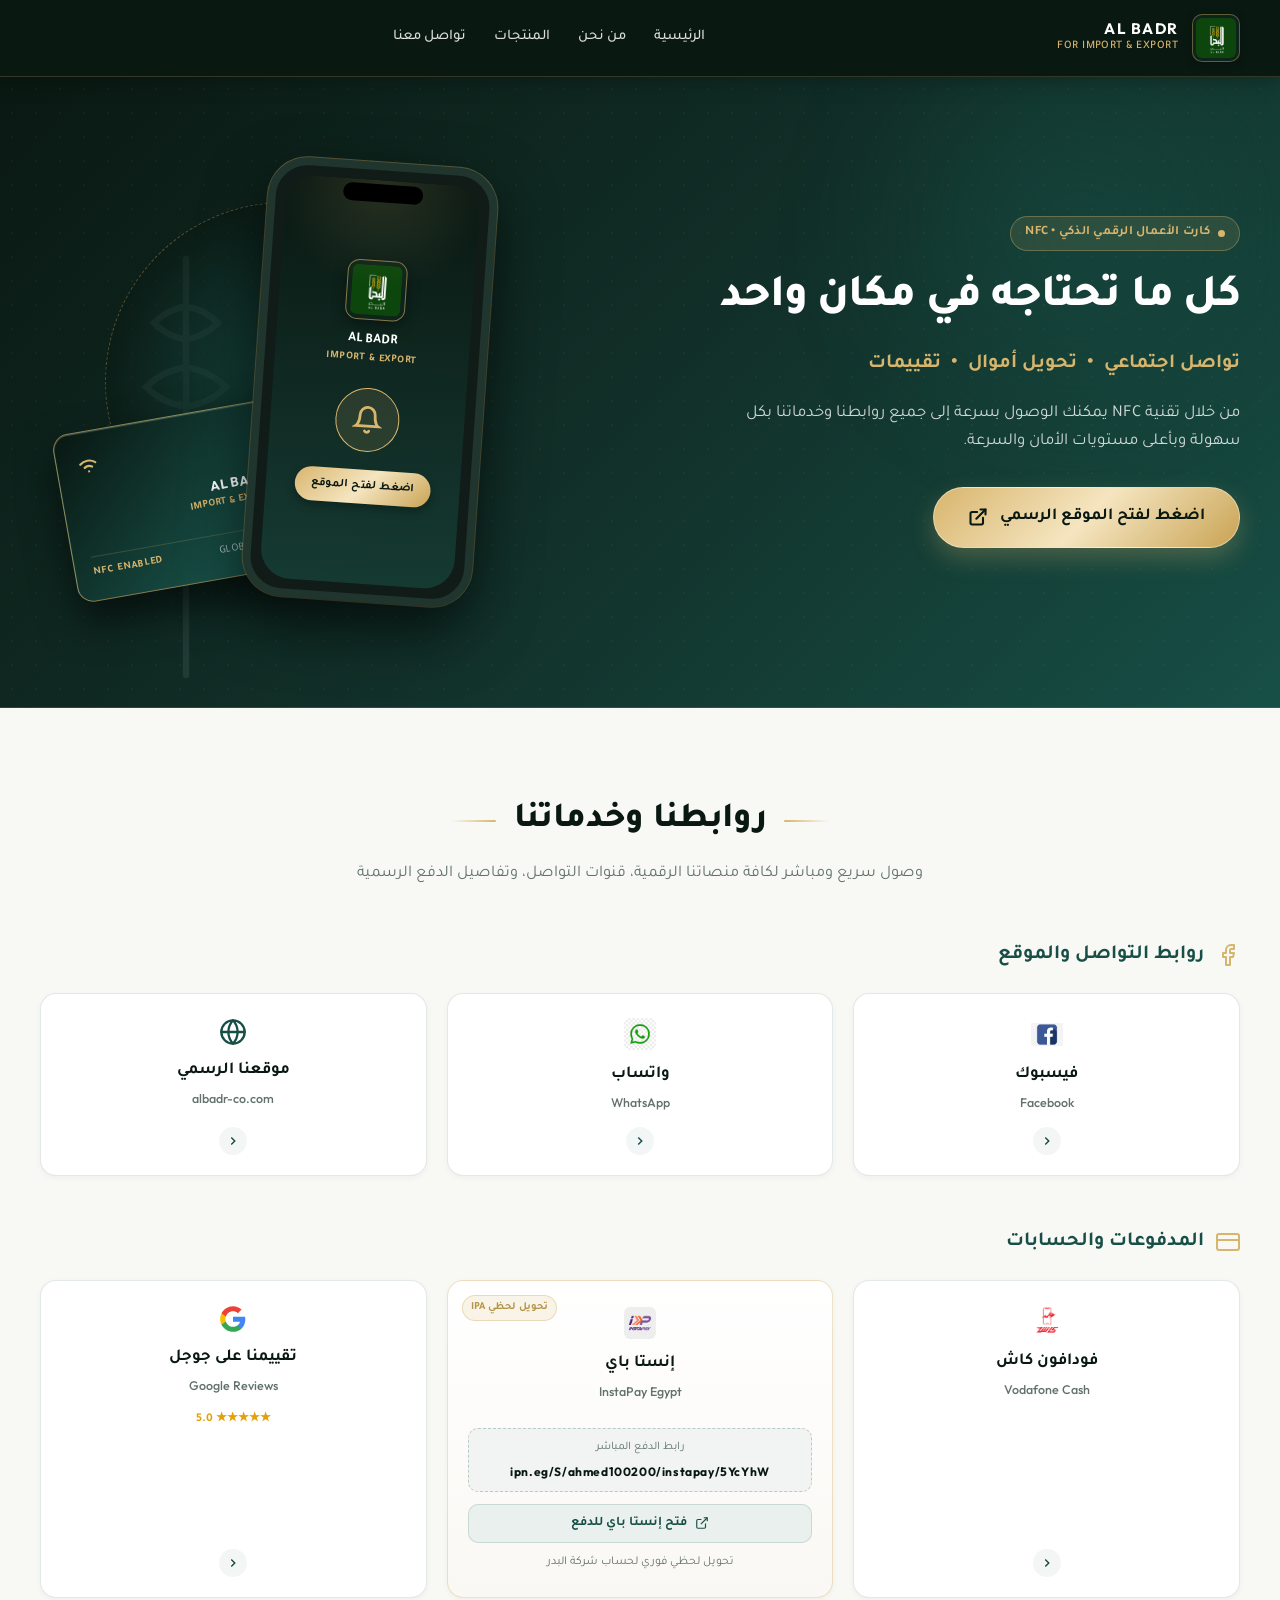
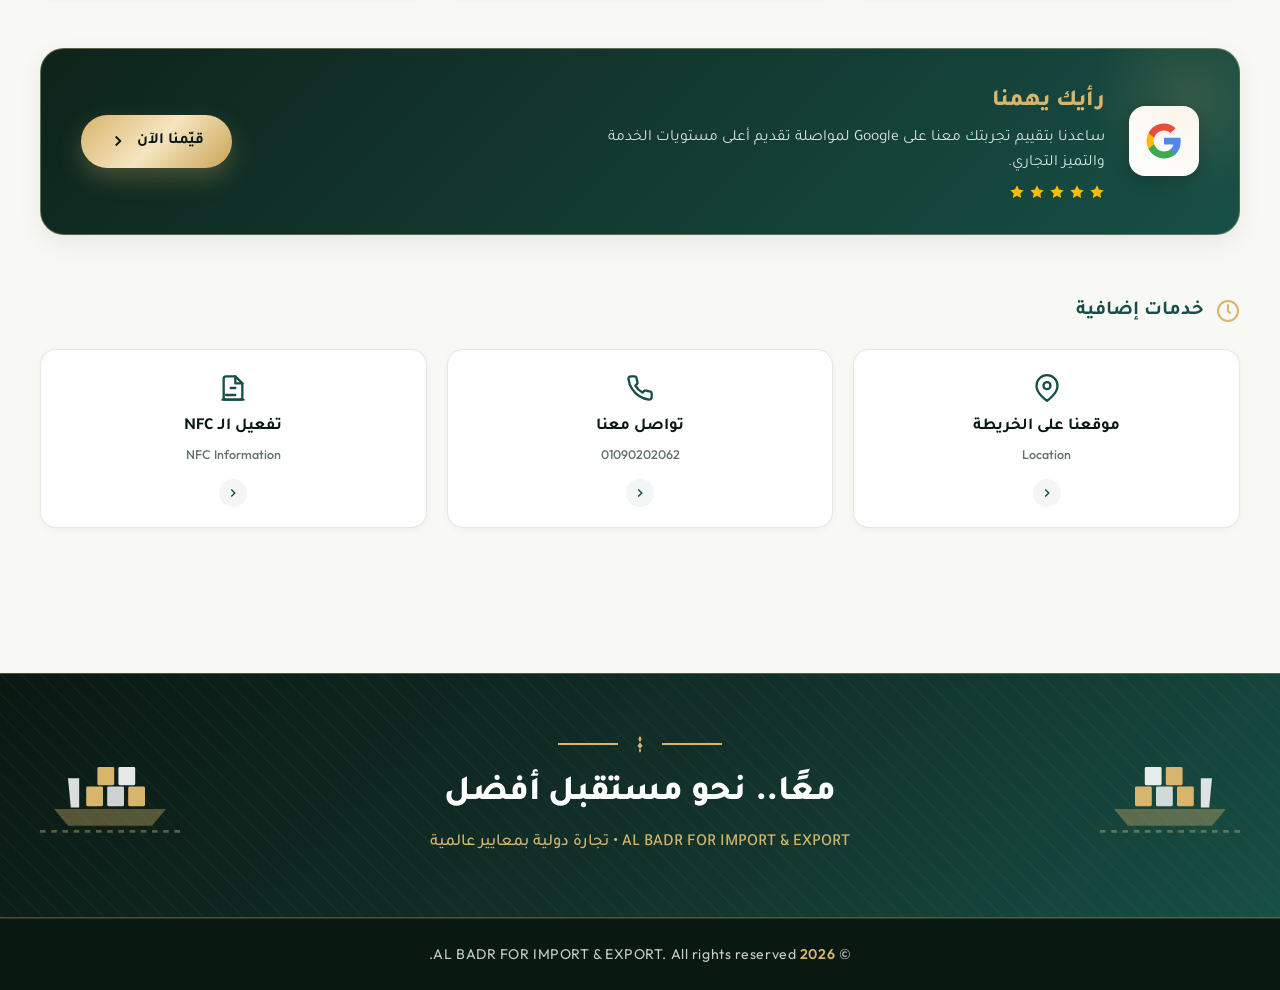
==== index.html @ 9dbde71a "Add files via upload" ====
<!DOCTYPE html>
<html lang="ar" dir="rtl">
<head>
  <meta charset="UTF-8">
  <meta name="viewport" content="width=device-width, initial-scale=1.0">
  <title>AL BADR FOR IMPORT & EXPORT | كارت الأعمال الذكي NFC</title>
  <meta name="description" content="البطاقة الذكية لشركة البدر للاستيراد والتصدير - بلمسة واحدة عبر NFC للوصول إلى كافة قنوات التواصل، الخدمات، وسائل الدفع، والموقع الرسمي.">
  
  <!-- Favicon -->
  <link rel="icon" type="image/jpeg" href="logo.jpeg">
  
  <!-- Google Fonts: Tajawal (Arabic) + Outfit (Latin) -->
  <link rel="preconnect" href="https://fonts.googleapis.com">
  <link rel="preconnect" href="https://fonts.gstatic.com" crossorigin>
  <link href="https://fonts.googleapis.com/css2?family=Outfit:wght@400;500;600;700;800&family=Tajawal:wght@400;500;700;800;900&display=swap" rel="stylesheet">
  
  <!-- Stylesheet -->
  <link rel="stylesheet" href="style.css">
</head>
<body dir="rtl">

  <!-- ==========================================================================
       Header Section
       ========================================================================== -->
  <header class="site-header" id="mainHeader">
    <div class="container header-container">
      <!-- Brand Identity / Logo -->
      <div class="brand-identity" id="brandIdentity">
        <div class="brand-logo-frame">
          <img src="logo.jpeg" alt="شعار شركة البدر للاستيراد والتصدير" class="brand-logo-img">
        </div>
        <div class="brand-text">
          <span class="brand-name-en">AL BADR</span>
          <span class="brand-sub-tag" id="headerTagline">FOR IMPORT &amp; EXPORT</span>
        </div>
      </div>

      <!-- Navigation Links -->
      <nav class="header-nav" aria-label="التنقل الرئيسي">
        <a href="#hero" class="nav-link" id="navHome">الرئيسية</a>
        <a href="#services" class="nav-link" id="navAbout">من نحن</a>
        <a href="#services" class="nav-link" id="navProducts">المنتجات</a>
        <a href="#footer" class="nav-link" id="navContact">تواصل معنا</a>
      </nav>

      <!-- Mobile Toggle -->
      <div class="header-actions">
        <button type="button" class="hamburger-btn" id="mobileMenuBtn" aria-label="فتح القائمة">
          <span></span>
          <span></span>
          <span></span>
        </button>
      </div>
    </div>

    <!-- Mobile Navigation Drawer -->
    <div class="mobile-nav-drawer" id="mobileDrawer">
      <a href="#hero" class="mobile-nav-link" id="mobNavHome">الرئيسية</a>
      <a href="#services" class="mobile-nav-link" id="mobNavAbout">من نحن</a>
      <a href="#services" class="mobile-nav-link" id="mobNavProducts">المنتجات</a>
      <a href="#footer" class="mobile-nav-link" id="mobNavContact">تواصل معنا</a>
    </div>
  </header>

  <!-- ==========================================================================
       Hero Section
       ========================================================================== -->
  <section class="hero-section" id="hero">
    <!-- Visual background patterns -->
    <div class="hero-bg-overlay">
      <div class="hero-radial-glow"></div>
      <div class="hero-mesh-pattern"></div>
      <!-- Decorative wheat vector motif from Al Badr Logo -->
      <svg class="hero-wheat-pattern" viewBox="0 0 200 300" fill="none" xmlns="http://www.w3.org/2000/svg">
        <path d="M100 280V20M80 60C90 70 100 70 100 70C100 70 110 70 120 60C110 50 100 50 100 50C100 50 90 50 80 60ZM75 100C87 112 100 112 100 112C100 112 113 112 125 100C113 88 100 88 100 88C100 88 87 88 75 100ZM75 140C87 152 100 152 100 152C100 152 113 152 125 140C113 128 100 128 100 128C100 128 87 128 75 140ZM75 180C87 192 100 192 100 192C100 192 113 192 125 180C113 168 100 168 100 168C100 168 87 168 75 180Z" stroke="currentColor" stroke-width="4" stroke-linecap="round"/>
      </svg>
    </div>

    <div class="container hero-grid">
      <!-- Hero Content (Right in RTL) -->
      <div class="hero-content">
        <div class="hero-badge">
          <span class="hero-badge-dot"></span>
          <span id="heroBadgeText">كارت الأعمال الرقمي الذكي • NFC</span>
        </div>

        <h1 class="hero-title" id="heroTitle">
          كل ما تحتاجه في <span>مكان واحد</span>
        </h1>

        <div class="hero-subtitle" id="heroSubtitle">
          <span>تواصل اجتماعي</span>
          <span>•</span>
          <span>تحويل أموال</span>
          <span>•</span>
          <span>تقييمات</span>
        </div>

        <p class="hero-desc" id="heroDesc">
          من خلال تقنية NFC يمكنك الوصول بسرعة إلى جميع روابطنا وخدماتنا بكل سهولة وبأعلى مستويات الأمان والسرعة.
        </p>

        <div class="hero-cta-wrapper">
          <a href="https://albadr-co.com" target="_blank" rel="noopener noreferrer" class="btn-gold-cta" id="btnOfficialSiteCTA" aria-label="اضغط لفتح الموقع الرسمي">
            <span id="ctaBtnText">اضغط لفتح الموقع الرسمي</span>
            <svg viewBox="0 0 24 24" fill="none" stroke="currentColor" stroke-width="2.5" stroke-linecap="round" stroke-linejoin="round">
              <path d="M18 13v6a2 2 0 0 1-2 2H5a2 2 0 0 1-2-2V8a2 2 0 0 1 2-2h6"></path>
              <polyline points="15 3 21 3 21 9"></polyline>
              <line x1="10" y1="14" x2="21" y2="3"></line>
            </svg>
          </a>
        </div>
      </div>

      <!-- Hero Visual (Left in RTL): Realistic Smartphone & NFC Card Mockup -->
      <div class="hero-visual-wrapper">
        <div class="mockup-scene">
          <!-- Backdrop Cargo / Global Trade Orbit -->
          <div class="scene-backdrop"></div>

          <!-- Physical NFC Business Card Realistic Mockup -->
          <div class="nfc-card-mockup" id="nfcCardMockup">
            <div class="nfc-card-top">
              <div class="nfc-chip-icon"></div>
              <svg class="nfc-waves-icon" viewBox="0 0 24 24" fill="none" stroke="currentColor" stroke-width="2" stroke-linecap="round">
                <path d="M5 12.55a11 11 0 0 1 14.08 0"></path>
                <path d="M8.53 16.11a6 6 0 0 1 6.95 0"></path>
                <path d="M12 20h.01"></path>
              </svg>
            </div>

            <div class="nfc-card-middle">
              <div class="nfc-card-logo-mini">
                <img src="logo.jpeg" alt="Logo" class="brand-logo-img">
              </div>
              <div>
                <div class="nfc-card-title">AL BADR</div>
                <div style="font-size: 0.65rem; color: #D8B56D; font-weight:600;">IMPORT &amp; EXPORT</div>
              </div>
            </div>

            <div class="nfc-card-bottom">
              <span class="nfc-card-holder">GLOBAL TRADE CARD</span>
              <span class="nfc-badge-pill">NFC ENABLED</span>
            </div>
          </div>

          <!-- Smartphone Screen Mockup -->
          <div class="smartphone-mockup" id="phoneMockup">
            <div class="phone-island"></div>
            <div class="phone-screen">
              <div class="phone-logo-badge">
                <img src="logo.jpeg" alt="AL BADR" class="brand-logo-img">
              </div>
              <div class="phone-company-title">AL BADR</div>
              <div class="phone-company-sub">IMPORT &amp; EXPORT</div>

              <!-- Animated NFC Radar / Sensor -->
              <div class="phone-nfc-sensor" aria-hidden="true">
                <svg width="30" height="30" viewBox="0 0 24 24" fill="none" stroke="currentColor" stroke-width="2.2" stroke-linecap="round">
                  <path d="M6 8a6 6 0 0 1 12 0c0 7 3 9 3 9H3s3-2 3-9"></path>
                  <path d="M10.3 21a1.94 1.94 0 0 0 3.4 0"></path>
                </svg>
              </div>

              <div class="phone-prompt-text" id="phonePromptText">
                اضغط لفتح الموقع
              </div>
            </div>
          </div>
        </div>
      </div>
    </div>
  </section>

  <!-- ==========================================================================
       Links & Services Section (The Core Section)
       ========================================================================== -->
  <main class="services-section" id="services">
    <div class="container">
      
      <!-- Section Header -->
      <div class="section-header">
        <div class="section-title-wrap">
          <span class="title-line right"></span>
          <h2 class="section-main-title" id="secTitle">روابطنا وخدماتنا</h2>
          <span class="title-line"></span>
        </div>
        <p class="section-sub-desc" id="secSubDesc">
          وصول سريع ومباشر لكافة منصاتنا الرقمية، قنوات التواصل، وتفاصيل الدفع الرسمية
        </p>
      </div>

      <!-- 1. روابط التواصل الاجتماعي والموقع الرسمي -->
      <div class="category-block">
        <h3 class="category-heading">
          <svg class="category-heading-icon" viewBox="0 0 24 24" fill="none" stroke="currentColor" stroke-width="2" stroke-linecap="round" stroke-linejoin="round">
            <path d="M18 2h-3a5 5 0 0 0-5 5v3H7v4h3v8h4v-8h3l1-4h-4V7a1 1 0 0 1 1-1h3z"></path>
          </svg>
          <span id="catSocialTitle">روابط التواصل والموقع</span>
        </h3>

        <div class="services-grid services-grid-social">
          
          <!-- Card 1: فيسبوك -->
          <a href="https://www.facebook.com/share/1CD3wPYG4r/" target="_blank" rel="noopener noreferrer" class="service-card" data-brand="facebook" aria-label="فيسبوك">
            <div class="card-icon-frame">
              <img src="facebook.jpg" alt="Facebook" class="card-brand-img">
            </div>
            <div class="card-name-ar">فيسبوك</div>
            <div class="card-name-en">Facebook</div>
            <div class="card-arrow" aria-hidden="true">
              <svg viewBox="0 0 24 24" fill="none" stroke="currentColor" stroke-width="2.5"><polyline points="9 18 15 12 9 6"></polyline></svg>
            </div>
          </a>

          <!-- Card 2: واتساب -->
          <a href="https://wa.me/201090202062" target="_blank" rel="noopener noreferrer" class="service-card" data-brand="whatsapp" aria-label="واتساب">
            <div class="card-icon-frame">
              <img src="whatsapp.jpg" alt="WhatsApp" class="card-brand-img">
            </div>
            <div class="card-name-ar">واتساب</div>
            <div class="card-name-en">WhatsApp</div>
            <div class="card-arrow" aria-hidden="true">
              <svg viewBox="0 0 24 24" fill="none" stroke="currentColor" stroke-width="2.5"><polyline points="9 18 15 12 9 6"></polyline></svg>
            </div>
          </a>

          <!-- Card 3: الموقع الرسمي -->
          <a href="https://albadr-co.com" target="_blank" rel="noopener noreferrer" class="service-card" data-brand="official" aria-label="موقعنا الرسمي">
            <div class="card-icon-frame">
              <svg viewBox="0 0 24 24" fill="none" stroke="currentColor" stroke-width="2" stroke-linecap="round" stroke-linejoin="round">
                <circle cx="12" cy="12" r="10"></circle>
                <line x1="2" y1="12" x2="22" y2="12"></line>
                <path d="M12 2a15.3 15.3 0 0 1 4 10 15.3 15.3 0 0 1-4 10 15.3 15.3 0 0 1-4-10 15.3 15.3 0 0 1 4-10z"></path>
              </svg>
            </div>
            <div class="card-name-ar">موقعنا الرسمي</div>
            <div class="card-name-en">albadr-co.com</div>
            <div class="card-arrow" aria-hidden="true">
              <svg viewBox="0 0 24 24" fill="none" stroke="currentColor" stroke-width="2.5"><polyline points="9 18 15 12 9 6"></polyline></svg>
            </div>
          </a>

        </div>
      </div>

      <!-- 2. المدفوعات والتقييمات -->
      <div class="category-block">
        <h3 class="category-heading">
          <svg class="category-heading-icon" viewBox="0 0 24 24" fill="none" stroke="currentColor" stroke-width="2" stroke-linecap="round" stroke-linejoin="round">
            <rect x="1" y="4" width="22" height="16" rx="2" ry="2"></rect>
            <line x1="1" y1="10" x2="23" y2="10"></line>
          </svg>
          <span id="catPaymentTitle">المدفوعات والحسابات</span>
        </h3>

        <div class="services-grid services-grid-payments">
          
          <!-- Card 4: فودافون كاش -->
          <a href="vodafone.html" class="service-card" data-brand="vodafone" aria-label="فودافون كاش">
            <div class="card-icon-frame">
              <img src="vodafone.png" alt="Vodafone Cash" class="card-brand-img">
            </div>
            <div class="card-name-ar">فودافون كاش</div>
            <div class="card-name-en">Vodafone Cash</div>
            <div class="card-arrow" aria-hidden="true">
              <svg viewBox="0 0 24 24" fill="none" stroke="currentColor" stroke-width="2.5"><polyline points="9 18 15 12 9 6"></polyline></svg>
            </div>
          </a>

          <!-- Card 5: إنستا باي -->
          <div class="service-card payment-card-special" data-brand="instapay" aria-label="إنستا باي">
            <div class="payment-card-badge">تحويل لحظي IPA</div>
            <div class="card-icon-frame">
              <img src="InstaPay-Logo.webp" alt="InstaPay" class="card-brand-img">
            </div>
            <div class="card-name-ar">إنستا باي</div>
            <div class="card-name-en">InstaPay Egypt</div>
            
            <!-- Payment Data & Open Link Button -->
            <div class="payment-data-field">
              <span class="data-field-label">رابط الدفع المباشر</span>
              <span class="data-field-value" style="font-size:0.75rem; word-break:break-all;">ipn.eg/S/ahmed100200/instapay/5YcYhW</span>
            </div>
            <a href="https://ipn.eg/S/ahmed100200/instapay/5YcYhW" target="_blank" rel="noopener noreferrer" class="payment-copy-btn btn-instapay-action" aria-label="فتح إنستا باي للدفع">
              <svg width="14" height="14" viewBox="0 0 24 24" fill="none" stroke="currentColor" stroke-width="2">
                <path d="M18 13v6a2 2 0 0 1-2 2H5a2 2 0 0 1-2-2V8a2 2 0 0 1 2-2h6"></path>
                <polyline points="15 3 21 3 21 9"></polyline>
                <line x1="10" y1="14" x2="21" y2="3"></line>
              </svg>
              <span>فتح إنستا باي للدفع</span>
            </a>
            <div class="payment-instructions-text">
              تحويل لحظي فوري لحساب شركة البدر
            </div>
          </div>

          <!-- Card 6: تقييمنا على جوجل (Card View) -->
          <a href="https://g.page/r/CVrJLBZkpfQ6EBM/review" target="_blank" rel="noopener noreferrer" class="service-card" data-brand="reviews" aria-label="تقييمنا على جوجل">
            <div class="card-icon-frame">
              <svg viewBox="0 0 24 24">
                <path fill="#4285F4" d="M22.56 12.25c0-.78-.07-1.53-.2-2.25H12v4.26h5.92c-.26 1.37-1.04 2.53-2.21 3.31v2.77h3.57c2.08-1.92 3.28-4.74 3.28-8.09z"/>
                <path fill="#34A853" d="M12 23c2.97 0 5.46-.98 7.28-2.66l-3.57-2.77c-.98.66-2.23 1.06-3.71 1.06-2.86 0-5.29-1.93-6.16-4.53H2.18v2.84C3.99 20.53 7.7 23 12 23z"/>
                <path fill="#FBBC05" d="M5.84 14.09c-.22-.66-.35-1.36-.35-2.09s.13-1.43.35-2.09V7.06H2.18C1.43 8.55 1 10.22 1 12s.43 3.45 1.18 4.94l2.85-2.22.81-.63z"/>
                <path fill="#EA4335" d="M12 5.38c1.62 0 3.06.56 4.21 1.64l3.15-3.15C17.45 2.09 14.97 1 12 1 7.7 1 3.99 3.47 2.18 7.06l3.66 2.84c.87-2.6 3.3-4.52 6.16-4.52z"/>
              </svg>
            </div>
            <div class="card-name-ar">تقييمنا على جوجل</div>
            <div class="card-name-en">Google Reviews</div>
            <div style="font-size: 0.75rem; color: #E3A008; font-weight: 700; margin-bottom: 8px;">★★★★★ 5.0</div>
            <div class="card-arrow" aria-hidden="true">
              <svg viewBox="0 0 24 24" fill="none" stroke="currentColor" stroke-width="2.5"><polyline points="9 18 15 12 9 6"></polyline></svg>
            </div>
          </a>

        </div>
      </div>

      <!-- Feature Card: رأيك يهمنا (Dedicated Highlight Box) -->
      <div class="reviews-feature-container">
        <div class="reviews-feature-card">
          <div class="reviews-content-side">
            <div class="google-icon-box">
              <svg viewBox="0 0 24 24">
                <path fill="#4285F4" d="M22.56 12.25c0-.78-.07-1.53-.2-2.25H12v4.26h5.92c-.26 1.37-1.04 2.53-2.21 3.31v2.77h3.57c2.08-1.92 3.28-4.74 3.28-8.09z"/>
                <path fill="#34A853" d="M12 23c2.97 0 5.46-.98 7.28-2.66l-3.57-2.77c-.98.66-2.23 1.06-3.71 1.06-2.86 0-5.29-1.93-6.16-4.53H2.18v2.84C3.99 20.53 7.7 23 12 23z"/>
                <path fill="#FBBC05" d="M5.84 14.09c-.22-.66-.35-1.36-.35-2.09s.13-1.43.35-2.09V7.06H2.18C1.43 8.55 1 10.22 1 12s.43 3.45 1.18 4.94l2.85-2.22.81-.63z"/>
                <path fill="#EA4335" d="M12 5.38c1.62 0 3.06.56 4.21 1.64l3.15-3.15C17.45 2.09 14.97 1 12 1 7.7 1 3.99 3.47 2.18 7.06l3.66 2.84c.87-2.6 3.3-4.52 6.16-4.52z"/>
              </svg>
            </div>
            <div class="reviews-text-wrap">
              <h3 id="revTitle">رأيك يهمنا</h3>
              <p id="revDesc">ساعدنا بتقييم تجربتك معنا على Google لمواصلة تقديم أعلى مستويات الخدمة والتميز التجاري.</p>
              <div class="reviews-stars" aria-label="تقييم 5 نجوم">
                <svg viewBox="0 0 24 24"><polygon points="12 2 15.09 8.26 22 9.27 17 14.14 18.18 21.02 12 17.77 5.82 21.02 7 14.14 2 9.27 8.91 8.26 12 2"/></svg>
                <svg viewBox="0 0 24 24"><polygon points="12 2 15.09 8.26 22 9.27 17 14.14 18.18 21.02 12 17.77 5.82 21.02 7 14.14 2 9.27 8.91 8.26 12 2"/></svg>
                <svg viewBox="0 0 24 24"><polygon points="12 2 15.09 8.26 22 9.27 17 14.14 18.18 21.02 12 17.77 5.82 21.02 7 14.14 2 9.27 8.91 8.26 12 2"/></svg>
                <svg viewBox="0 0 24 24"><polygon points="12 2 15.09 8.26 22 9.27 17 14.14 18.18 21.02 12 17.77 5.82 21.02 7 14.14 2 9.27 8.91 8.26 12 2"/></svg>
                <svg viewBox="0 0 24 24"><polygon points="12 2 15.09 8.26 22 9.27 17 14.14 18.18 21.02 12 17.77 5.82 21.02 7 14.14 2 9.27 8.91 8.26 12 2"/></svg>
              </div>
            </div>
          </div>
          <a href="https://g.page/r/CVrJLBZkpfQ6EBM/review" target="_blank" rel="noopener noreferrer" class="btn-review-cta" id="btnReviewCTA" aria-label="قيّمنا الآن على جوجل">
            <span id="revBtnText">قيّمنا الآن</span>
            <svg width="18" height="18" viewBox="0 0 24 24" fill="none" stroke="currentColor" stroke-width="2.5"><polyline points="9 18 15 12 9 6"></polyline></svg>
          </a>
        </div>
      </div>

      <!-- 3. خدمات إضافية -->
      <div class="category-block">
        <h3 class="category-heading">
          <svg class="category-heading-icon" viewBox="0 0 24 24" fill="none" stroke="currentColor" stroke-width="2" stroke-linecap="round" stroke-linejoin="round">
            <circle cx="12" cy="12" r="10"></circle>
            <polyline points="12 6 12 12 14 14"></polyline>
          </svg>
          <span id="catExtraTitle">خدمات إضافية</span>
        </h3>

        <div class="services-grid services-grid-extra">
          
          <!-- Card 7: موقعنا على الخريطة -->
          <a href="https://maps.app.goo.gl/iHnxEnMg4FUuf2rY8" target="_blank" rel="noopener noreferrer" class="service-card" data-brand="maps" aria-label="موقعنا على الخريطة">
            <div class="card-icon-frame">
              <svg viewBox="0 0 24 24" fill="none" stroke="currentColor" stroke-width="2" stroke-linecap="round" stroke-linejoin="round">
                <path d="M21 10c0 7-9 13-9 13s-9-6-9-13a9 9 0 0 1 18 0z"></path>
                <circle cx="12" cy="10" r="3"></circle>
              </svg>
            </div>
            <div class="card-name-ar">موقعنا على الخريطة</div>
            <div class="card-name-en">Location</div>
            <div class="card-arrow" aria-hidden="true">
              <svg viewBox="0 0 24 24" fill="none" stroke="currentColor" stroke-width="2.5"><polyline points="9 18 15 12 9 6"></polyline></svg>
            </div>
          </a>

          <!-- Card 8: تواصل معنا -->
          <a href="tel:01090202062" class="service-card" data-brand="contact" aria-label="تواصل معنا">
            <div class="card-icon-frame">
              <svg viewBox="0 0 24 24" fill="none" stroke="currentColor" stroke-width="2" stroke-linecap="round" stroke-linejoin="round">
                <path d="M22 16.92v3a2 2 0 0 1-2.18 2 19.79 19.79 0 0 1-8.63-3.07 19.5 19.5 0 0 1-6-6 19.79 19.79 0 0 1-3.07-8.67A2 2 0 0 1 4.11 2h3a2 2 0 0 1 2 1.72 12.84 12.84 0 0 0 .7 2.81 2 2 0 0 1-.45 2.11L8.09 9.91a16 16 0 0 0 6 6l1.27-1.27a2 2 0 0 1 2.11-.45 12.84 12.84 0 0 0 2.81.7A2 2 0 0 1 22 16.92z"></path>
              </svg>
            </div>
            <div class="card-name-ar">تواصل معنا</div>
            <div class="card-name-en">01090202062</div>
            <div class="card-arrow" aria-hidden="true">
              <svg viewBox="0 0 24 24" fill="none" stroke="currentColor" stroke-width="2.5"><polyline points="9 18 15 12 9 6"></polyline></svg>
            </div>
          </a>

          <!-- Card 9: تفعيل الـ NFC وفتح الموقع -->
          <a href="https://albadr-co.com" target="_blank" rel="noopener noreferrer" class="service-card" data-brand="nfc-info" aria-label="تفعيل الـ NFC وفتح الموقع">
            <div class="card-icon-frame">
              <svg viewBox="0 0 24 24" fill="none" stroke="currentColor" stroke-width="2" stroke-linecap="round" stroke-linejoin="round">
                <path d="M6 18h8"></path>
                <path d="M3 22h18"></path>
                <path d="M14 2H6a2 2 0 0 0-2 2v16a2 2 0 0 0 2 2h12a2 2 0 0 0 2-2V8z"></path>
                <polyline points="14 2 14 8 20 8"></polyline>
                <line x1="10" y1="12" x2="14" y2="12"></line>
              </svg>
            </div>
            <div class="card-name-ar">تفعيل الـ NFC</div>
            <div class="card-name-en">NFC Information</div>
            <div class="card-arrow" aria-hidden="true">
              <svg viewBox="0 0 24 24" fill="none" stroke="currentColor" stroke-width="2.5"><polyline points="9 18 15 12 9 6"></polyline></svg>
            </div>
          </a>

        </div>
      </div>

    </div>
  </main>

  <!-- ==========================================================================
       Closing Banner Section
       ========================================================================== -->
  <section class="closing-banner-section" aria-label="بانر ختامي">
    <div class="banner-backdrop-pattern"></div>
    <div class="container banner-inner-layout">
      <!-- Cargo Vessel / International Shipping Artwork -->
      <div class="banner-cargo-art" aria-hidden="true">
        <svg viewBox="0 0 100 60" fill="currentColor">
          <!-- Stylized Cargo Container Ship -->
          <path d="M10 40 L90 40 L80 52 L20 52 Z" opacity="0.9"/>
          <rect x="25" y="24" width="12" height="14" rx="1" fill="#D8B56D"/>
          <rect x="40" y="24" width="12" height="14" rx="1" fill="#FFFFFF" opacity="0.8"/>
          <rect x="55" y="24" width="12" height="14" rx="1" fill="#D8B56D"/>
          <rect x="32" y="10" width="12" height="13" rx="1" fill="#FFFFFF" opacity="0.9"/>
          <rect x="47" y="10" width="12" height="13" rx="1" fill="#D8B56D"/>
          <path d="M72 18 L80 18 L78 39 L72 39 Z" fill="#FFFFFF" opacity="0.85"/>
          <line x1="0" y1="56" x2="100" y2="56" stroke="currentColor" stroke-width="2" stroke-dasharray="4 4"/>
        </svg>
      </div>

      <!-- Center Text -->
      <div class="banner-text-content">
        <div class="banner-decorative-line">
          <span class="banner-line-gold"></span>
          <svg class="banner-wheat-icon" viewBox="0 0 24 24" fill="currentColor">
            <path d="M12 2L14 6L12 10L10 6Z M12 10L15 14L12 18L9 14Z M11 18H13V22H11Z"/>
          </svg>
          <span class="banner-line-gold"></span>
        </div>
        <h2 class="banner-headline" id="bannerHeadline">معًا.. نحو مستقبل أفضل</h2>
        <div class="banner-subheadline" id="bannerSubHeadline">AL BADR FOR IMPORT &amp; EXPORT • تجارة دولية بمعايير عالمية</div>
      </div>

      <!-- Balanced Side Cargo Artwork -->
      <div class="banner-cargo-art" aria-hidden="true" style="transform: scaleX(-1);">
        <svg viewBox="0 0 100 60" fill="currentColor">
          <path d="M10 40 L90 40 L80 52 L20 52 Z" opacity="0.9"/>
          <rect x="25" y="24" width="12" height="14" rx="1" fill="#D8B56D"/>
          <rect x="40" y="24" width="12" height="14" rx="1" fill="#FFFFFF" opacity="0.8"/>
          <rect x="55" y="24" width="12" height="14" rx="1" fill="#D8B56D"/>
          <rect x="32" y="10" width="12" height="13" rx="1" fill="#FFFFFF" opacity="0.9"/>
          <rect x="47" y="10" width="12" height="13" rx="1" fill="#D8B56D"/>
          <path d="M72 18 L80 18 L78 39 L72 39 Z" fill="#FFFFFF" opacity="0.85"/>
          <line x1="0" y1="56" x2="100" y2="56" stroke="currentColor" stroke-width="2" stroke-dasharray="4 4"/>
        </svg>
      </div>
    </div>
  </section>

  <!-- ==========================================================================
       Footer Section (Minimal Copyright Only)
       ========================================================================== -->
  <footer class="site-footer" id="footer">
    <div class="container footer-minimal-container">
      <div class="copyright-text">
        &copy; <span id="currentYear">2026</span> AL BADR FOR IMPORT &amp; EXPORT. All rights reserved.
      </div>
    </div>
  </footer>

  <!-- Script logic -->
  <script type="module" src="app.js"></script>
</body>
</html>
---- style.css ----
/* ==========================================================================
   AL BADR FOR IMPORT & EXPORT - NFC DIGITAL BUSINESS CARD
   Design System & Styling
   ========================================================================== */

/* --- Custom Properties / Theme Tokens --- */
:root {
  /* Brand Colors */
  --color-primary-dark: #0A1812;      /* الأخضر الداكن الأساسي */
  --color-secondary-green: #174F46;   /* الأخضر الثانوي / البترولي */
  --color-accent-gold: #D8B56D;       /* الذهبي الفاخر */
  --color-gold-light: #F4E7C5;        /* ذهبي فاتح للتوهج */
  --color-gold-dark: #B59349;         /* ذهبي غامق للحدود والتفاصيل */
  --color-bg-light: #F8F8F5;          /* الخلفية الفاتحة */
  --color-white: #FFFFFF;             /* الأبيض الصافي */
  --color-text-main: #14211D;         /* لون النصوص الداكنة */
  --color-text-muted: #62726B;        /* نصوص ثانوية هادئة */
  --color-card-border: rgba(23, 79, 70, 0.12); /* حدود الكروت الهادئة */
  --color-card-border-hover: rgba(216, 181, 109, 0.45);
  
  /* Gradients */
  --gradient-hero: linear-gradient(135deg, #0A1812 0%, #112F28 50%, #174F46 100%);
  --gradient-dark-radial: radial-gradient(circle at 20% 20%, rgba(23, 79, 70, 0.4) 0%, rgba(10, 24, 18, 0.95) 70%);
  --gradient-gold: linear-gradient(135deg, #D8B56D 0%, #F5E5C0 50%, #C9A354 100%);
  --gradient-gold-subtle: linear-gradient(180deg, rgba(216, 181, 109, 0.15) 0%, rgba(216, 181, 109, 0) 100%);
  --gradient-card-hover: linear-gradient(180deg, #FFFFFF 0%, #F9F9F6 100%);

  /* Typography */
  --font-arabic: 'Tajawal', -apple-system, BlinkMacSystemFont, 'Segoe UI', Roboto, sans-serif;
  --font-latin: 'Outfit', -apple-system, BlinkMacSystemFont, 'Segoe UI', Roboto, sans-serif;

  /* Shadows */
  --shadow-sm: 0 2px 6px rgba(10, 24, 18, 0.04);
  --shadow-md: 0 8px 24px rgba(10, 24, 18, 0.07);
  --shadow-lg: 0 16px 36px rgba(10, 24, 18, 0.12);
  --shadow-gold: 0 10px 25px rgba(216, 181, 109, 0.28);
  --shadow-inner-glow: inset 0 1px 0 rgba(255, 255, 255, 0.2);

  /* Radii */
  --radius-sm: 10px;
  --radius-md: 16px;
  --radius-lg: 24px;
  --radius-full: 9999px;

  /* Transitions */
  --transition-fast: 0.2s cubic-bezier(0.4, 0, 0.2, 1);
  --transition-smooth: 0.35s cubic-bezier(0.16, 1, 0.3, 1);
}

/* --- Base Reset & Box Sizing --- */
*, *::before, *::after {
  box-sizing: border-box;
  margin: 0;
  padding: 0;
}

html {
  scroll-behavior: smooth;
  -webkit-text-size-adjust: 100%;
}

body {
  font-family: var(--font-arabic);
  background-color: var(--color-bg-light);
  color: var(--color-text-main);
  line-height: 1.6;
  overflow-x: hidden;
  direction: rtl; /* الافتراضي عربي */
  text-align: right;
  -webkit-font-smoothing: antialiased;
  -moz-osx-font-smoothing: grayscale;
}

body[dir="ltr"] {
  direction: ltr;
  text-align: left;
  font-family: var(--font-latin);
}

img, svg {
  display: block;
  max-width: 100%;
}

button, a {
  font-family: inherit;
  color: inherit;
  text-decoration: none;
  cursor: pointer;
  border: none;
  background: none;
  outline: none;
  -webkit-tap-highlight-color: transparent;
}

/* Accessibility Focus States */
button:focus-visible, a:focus-visible {
  outline: 2px solid var(--color-accent-gold);
  outline-offset: 3px;
}

/* Containers */
.container {
  width: 100%;
  max-width: 1240px;
  margin-left: auto;
  margin-right: auto;
  padding-left: 20px;
  padding-right: 20px;
}

/* ==========================================================================
   1. Header Section
   ========================================================================== */
.site-header {
  position: sticky;
  top: 0;
  z-index: 100;
  background-color: var(--color-primary-dark);
  border-bottom: 1px solid rgba(216, 181, 109, 0.2);
  backdrop-filter: blur(12px);
  box-shadow: 0 4px 20px rgba(0, 0, 0, 0.25);
  transition: all var(--transition-smooth);
}

.header-container {
  display: flex;
  align-items: center;
  justify-content: space-between;
  height: 76px;
}

/* Brand Logo & Name */
.brand-identity {
  display: flex;
  align-items: center;
  gap: 14px;
}

.brand-logo-frame {
  width: 48px;
  height: 48px;
  border-radius: var(--radius-sm);
  background: #0E241B;
  border: 1px solid rgba(216, 181, 109, 0.4);
  padding: 3px;
  box-shadow: 0 2px 8px rgba(0,0,0,0.3);
  display: flex;
  align-items: center;
  justify-content: center;
  overflow: hidden;
}

.brand-logo-img {
  width: 100%;
  height: 100%;
  object-fit: cover;
  border-radius: 6px;
}

.brand-text {
  display: flex;
  flex-direction: column;
}

.brand-name-en {
  font-family: var(--font-latin);
  font-weight: 700;
  font-size: 0.95rem;
  letter-spacing: 0.08em;
  color: var(--color-white);
  line-height: 1.2;
}

.brand-sub-tag {
  font-size: 0.72rem;
  color: var(--color-accent-gold);
  letter-spacing: 0.04em;
  font-weight: 500;
}

/* Navigation Links */
.header-nav {
  display: flex;
  align-items: center;
  gap: 28px;
}

.nav-link {
  color: rgba(255, 255, 255, 0.85);
  font-size: 0.92rem;
  font-weight: 500;
  position: relative;
  padding: 6px 0;
  transition: color var(--transition-fast);
}

.nav-link::after {
  content: '';
  position: absolute;
  bottom: 0;
  left: 0;
  right: 0;
  height: 2px;
  background: var(--color-accent-gold);
  transform: scaleX(0);
  transition: transform var(--transition-fast);
  transform-origin: center;
}

.nav-link:hover {
  color: var(--color-accent-gold);
}

.nav-link:hover::after {
  transform: scaleX(1);
}

/* Header Actions */
.header-actions {
  display: flex;
  align-items: center;
  gap: 12px;
}

.lang-selector {
  display: flex;
  align-items: center;
  background: rgba(255, 255, 255, 0.06);
  border: 1px solid rgba(216, 181, 109, 0.3);
  border-radius: var(--radius-full);
  padding: 3px;
  gap: 2px;
}

.lang-btn {
  font-size: 0.75rem;
  font-weight: 600;
  padding: 4px 10px;
  border-radius: var(--radius-full);
  color: rgba(255, 255, 255, 0.7);
  transition: all var(--transition-fast);
}

.lang-btn.active {
  background: var(--color-accent-gold);
  color: var(--color-primary-dark);
}

.lang-btn:hover:not(.active) {
  color: var(--color-white);
}

/* Mobile Hamburger Button */
.hamburger-btn {
  display: none;
  flex-direction: column;
  justify-content: center;
  gap: 5px;
  width: 40px;
  height: 40px;
  border-radius: var(--radius-sm);
  background: rgba(255, 255, 255, 0.06);
  border: 1px solid rgba(216, 181, 109, 0.25);
  padding: 9px;
  cursor: pointer;
}

.hamburger-btn span {
  display: block;
  height: 2px;
  width: 100%;
  background-color: var(--color-accent-gold);
  border-radius: 2px;
  transition: all var(--transition-fast);
}

/* Mobile Nav Drawer */
.mobile-nav-drawer {
  display: none;
  background: #0D2018;
  border-bottom: 1px solid rgba(216, 181, 109, 0.25);
  padding: 16px 20px;
  flex-direction: column;
  gap: 14px;
}

.mobile-nav-drawer.open {
  display: flex;
}

.mobile-nav-link {
  color: rgba(255, 255, 255, 0.9);
  padding: 10px 0;
  border-bottom: 1px solid rgba(255, 255, 255, 0.05);
  font-size: 0.95rem;
  font-weight: 500;
}

.mobile-nav-link:hover {
  color: var(--color-accent-gold);
}

/* ==========================================================================
   2. Hero Section
   ========================================================================== */
.hero-section {
  position: relative;
  background: var(--gradient-hero);
  color: var(--color-white);
  padding: 65px 0 85px;
  overflow: hidden;
  border-bottom: 1px solid rgba(216, 181, 109, 0.25);
}

/* Background visual motif & decorative leaves */
.hero-bg-overlay {
  position: absolute;
  inset: 0;
  pointer-events: none;
  z-index: 1;
}

.hero-radial-glow {
  position: absolute;
  top: -100px;
  right: -50px;
  width: 500px;
  height: 500px;
  background: radial-gradient(circle, rgba(23, 79, 70, 0.5) 0%, rgba(10, 24, 18, 0) 70%);
  filter: blur(40px);
}

.hero-mesh-pattern {
  position: absolute;
  inset: 0;
  opacity: 0.05;
  background-image: radial-gradient(var(--color-accent-gold) 1px, transparent 1px);
  background-size: 24px 24px;
}

.hero-wheat-pattern {
  position: absolute;
  left: 2%;
  bottom: 0;
  opacity: 0.07;
  width: 320px;
  height: auto;
  pointer-events: none;
}

.hero-grid {
  position: relative;
  z-index: 2;
  display: grid;
  grid-template-columns: 1.15fr 0.85fr;
  align-items: center;
  gap: 48px;
}

/* Hero Content (Right in Arabic RTL) */
.hero-content {
  display: flex;
  flex-direction: column;
  gap: 20px;
}

.hero-badge {
  align-self: flex-start;
  display: inline-flex;
  align-items: center;
  gap: 8px;
  background: rgba(216, 181, 109, 0.12);
  border: 1px solid rgba(216, 181, 109, 0.35);
  color: var(--color-accent-gold);
  padding: 6px 14px;
  border-radius: var(--radius-full);
  font-size: 0.8rem;
  font-weight: 600;
  letter-spacing: 0.02em;
}

.hero-badge-dot {
  width: 7px;
  height: 7px;
  background-color: var(--color-accent-gold);
  border-radius: 50%;
  animation: pulse-dot 2s infinite ease-in-out;
}

@keyframes pulse-dot {
  0%, 100% { opacity: 0.4; transform: scale(0.9); }
  50% { opacity: 1; transform: scale(1.3); }
}

.hero-title {
  font-size: 2.85rem;
  font-weight: 800;
  line-height: 1.25;
  color: var(--color-white);
  letter-spacing: -0.02em;
}

.hero-title span {
  color: var(--color-white);
  position: relative;
  display: inline-block;
}

.hero-subtitle {
  font-size: 1.25rem;
  font-weight: 700;
  color: var(--color-accent-gold);
  display: flex;
  align-items: center;
  gap: 10px;
  flex-wrap: wrap;
}

.hero-desc {
  font-size: 1.05rem;
  color: rgba(255, 255, 255, 0.8);
  line-height: 1.7;
  max-width: 540px;
}

/* Hero CTA Button */
.hero-cta-wrapper {
  margin-top: 10px;
}

.btn-gold-cta {
  display: inline-flex;
  align-items: center;
  justify-content: center;
  gap: 12px;
  background: var(--gradient-gold);
  color: var(--color-primary-dark);
  font-size: 1.05rem;
  font-weight: 700;
  padding: 16px 34px;
  border-radius: var(--radius-full);
  box-shadow: var(--shadow-gold);
  border: 1px solid rgba(255, 255, 255, 0.4);
  transition: transform var(--transition-fast), box-shadow var(--transition-fast);
  cursor: pointer;
}

.btn-gold-cta:hover {
  transform: translateY(-2px);
  box-shadow: 0 14px 30px rgba(216, 181, 109, 0.4);
}

.btn-gold-cta:active {
  transform: translateY(0);
}

.btn-gold-cta svg {
  width: 20px;
  height: 20px;
  transition: transform var(--transition-fast);
}

body[dir="rtl"] .btn-gold-cta:hover svg {
  transform: translateX(-4px);
}

body[dir="ltr"] .btn-gold-cta:hover svg {
  transform: translateX(4px);
}

/* Hero Visual (Left in Arabic RTL) - Phone + NFC Card Mockup */
.hero-visual-wrapper {
  position: relative;
  display: flex;
  align-items: center;
  justify-content: center;
}

.mockup-scene {
  position: relative;
  width: 100%;
  max-width: 440px;
  height: 480px;
  display: flex;
  align-items: center;
  justify-content: center;
}

/* International Logistics Cargo Backdrop */
.scene-backdrop {
  position: absolute;
  width: 360px;
  height: 360px;
  border-radius: 50%;
  background: radial-gradient(circle, rgba(23, 79, 70, 0.7) 0%, rgba(10, 24, 18, 0.4) 70%, transparent 100%);
  border: 1px dashed rgba(216, 181, 109, 0.35);
  animation: rotateBackdrop 40s linear infinite;
}

@keyframes rotateBackdrop {
  from { transform: rotate(0deg); }
  to { transform: rotate(360deg); }
}

/* NFC Digital Business Card Mockup */
.nfc-card-mockup {
  position: absolute;
  bottom: 30px;
  left: 0;
  width: 270px;
  height: 170px;
  background: linear-gradient(135deg, #091712 0%, #174F46 70%, #1A574E 100%);
  border-radius: var(--radius-md);
  border: 1px solid rgba(216, 181, 109, 0.6);
  box-shadow: 0 20px 40px rgba(0, 0, 0, 0.6), inset 0 1px 1px rgba(255, 255, 255, 0.25);
  padding: 18px;
  display: flex;
  flex-direction: column;
  justify-content: space-between;
  transform: rotate(-10deg) translateY(-10px);
  z-index: 2;
  transition: transform var(--transition-smooth);
}

.nfc-card-mockup:hover {
  transform: rotate(-7deg) translateY(-16px);
}

.nfc-card-top {
  display: flex;
  align-items: center;
  justify-content: space-between;
}

.nfc-chip-icon {
  width: 34px;
  height: 26px;
  background: linear-gradient(135deg, #D8B56D, #F1DC9B);
  border-radius: 5px;
  border: 1px solid #B89647;
  position: relative;
  box-shadow: 0 2px 4px rgba(0,0,0,0.3);
}

.nfc-chip-icon::after {
  content: '';
  position: absolute;
  top: 5px;
  bottom: 5px;
  left: 10px;
  right: 10px;
  border: 1px solid rgba(10, 24, 18, 0.3);
  border-radius: 2px;
}

.nfc-waves-icon {
  width: 26px;
  height: 26px;
  color: var(--color-accent-gold);
}

.nfc-card-middle {
  display: flex;
  align-items: center;
  gap: 10px;
}

.nfc-card-logo-mini {
  width: 32px;
  height: 32px;
  border-radius: 4px;
  background: #0E241B;
  border: 1px solid rgba(216, 181, 109, 0.5);
  overflow: hidden;
}

.nfc-card-title {
  color: var(--color-white);
  font-size: 0.82rem;
  font-weight: 700;
  letter-spacing: 0.05em;
  font-family: var(--font-latin);
}

.nfc-card-bottom {
  display: flex;
  align-items: center;
  justify-content: space-between;
  border-top: 1px solid rgba(216, 181, 109, 0.2);
  padding-top: 8px;
}

.nfc-card-holder {
  font-size: 0.68rem;
  color: rgba(255, 255, 255, 0.7);
  letter-spacing: 0.04em;
}

.nfc-badge-pill {
  font-size: 0.65rem;
  color: var(--color-accent-gold);
  font-weight: 700;
  letter-spacing: 0.08em;
}

/* Smartphone Mockup */
.smartphone-mockup {
  position: absolute;
  right: 20px;
  top: 20px;
  width: 230px;
  height: 440px;
  background: #111B17;
  border-radius: 40px;
  border: 8px solid #20352D;
  box-shadow: 0 25px 60px rgba(0, 0, 0, 0.65), 0 0 0 1px rgba(216, 181, 109, 0.4);
  padding: 10px;
  z-index: 3;
  display: flex;
  flex-direction: column;
  overflow: hidden;
  transform: rotate(4deg);
  transition: transform var(--transition-smooth);
}

.smartphone-mockup:hover {
  transform: rotate(2deg) translateY(-8px);
}

/* Phone Speaker & Dynamic Island */
.phone-island {
  position: absolute;
  top: 14px;
  left: 50%;
  transform: translateX(-50%);
  width: 80px;
  height: 18px;
  background: #000;
  border-radius: 20px;
  z-index: 10;
}

/* Phone Screen Content */
.phone-screen {
  flex: 1;
  background: linear-gradient(180deg, #0A1812 0%, #153A32 100%);
  border-radius: 30px;
  display: flex;
  flex-direction: column;
  align-items: center;
  justify-content: center;
  padding: 24px 14px;
  text-align: center;
  position: relative;
  overflow: hidden;
}

.phone-screen::before {
  content: '';
  position: absolute;
  top: 0;
  left: 0;
  right: 0;
  height: 120px;
  background: radial-gradient(circle at top, rgba(216, 181, 109, 0.15), transparent 70%);
}

.phone-logo-badge {
  width: 60px;
  height: 60px;
  border-radius: 12px;
  background: #0E241B;
  border: 1px solid rgba(216, 181, 109, 0.6);
  padding: 4px;
  box-shadow: 0 4px 14px rgba(0,0,0,0.4);
  margin-bottom: 12px;
}

.phone-company-title {
  color: var(--color-white);
  font-size: 0.85rem;
  font-weight: 700;
  margin-bottom: 2px;
  line-height: 1.3;
}

.phone-company-sub {
  color: var(--color-accent-gold);
  font-size: 0.65rem;
  font-weight: 600;
  margin-bottom: 20px;
  letter-spacing: 0.05em;
}

.phone-nfc-sensor {
  width: 64px;
  height: 64px;
  border-radius: 50%;
  background: rgba(216, 181, 109, 0.12);
  border: 1.5px solid var(--color-accent-gold);
  display: flex;
  align-items: center;
  justify-content: center;
  color: var(--color-accent-gold);
  margin-bottom: 18px;
  position: relative;
  animation: pulse-ring 2.5s infinite ease-out;
}

@keyframes pulse-ring {
  0% { box-shadow: 0 0 0 0 rgba(216, 181, 109, 0.5); }
  70% { box-shadow: 0 0 0 16px rgba(216, 181, 109, 0); }
  100% { box-shadow: 0 0 0 0 rgba(216, 181, 109, 0); }
}

.phone-prompt-text {
  background: var(--gradient-gold);
  color: var(--color-primary-dark);
  font-weight: 700;
  font-size: 0.72rem;
  padding: 8px 16px;
  border-radius: var(--radius-full);
  box-shadow: 0 4px 10px rgba(0,0,0,0.3);
  letter-spacing: 0.02em;
}

/* ==========================================================================
   3. Links & Services Section (The Core of the Page)
   ========================================================================== */
.services-section {
  padding: 85px 0 95px;
  background-color: var(--color-bg-light);
  position: relative;
}

.section-header {
  text-align: center;
  max-width: 680px;
  margin: 0 auto 52px;
}

.section-title-wrap {
  display: inline-flex;
  align-items: center;
  justify-content: center;
  gap: 18px;
  margin-bottom: 12px;
}

.title-line {
  width: 45px;
  height: 2px;
  background: linear-gradient(90deg, transparent, var(--color-accent-gold));
  border-radius: 2px;
}

.title-line.right {
  background: linear-gradient(90deg, var(--color-accent-gold), transparent);
}

.section-main-title {
  font-size: 2.2rem;
  font-weight: 800;
  color: var(--color-primary-dark);
  letter-spacing: -0.01em;
}

.section-sub-desc {
  font-size: 1.02rem;
  color: var(--color-text-muted);
  line-height: 1.6;
}

/* Service Category Blocks */
.category-heading {
  font-size: 1.25rem;
  font-weight: 700;
  color: var(--color-secondary-green);
  margin-bottom: 22px;
  display: flex;
  align-items: center;
  gap: 12px;
}

.category-heading-icon {
  width: 24px;
  height: 24px;
  color: var(--color-accent-gold);
}

.category-block {
  margin-bottom: 50px;
}

/* Grid Layout for Cards */
.services-grid {
  display: grid;
  gap: 20px;
}

.services-grid-social {
  grid-template-columns: repeat(3, 1fr);
}

.services-grid-payments {
  grid-template-columns: repeat(3, 1fr);
}

.services-grid-extra {
  grid-template-columns: repeat(3, 1fr);
}

/* Card Design */
.service-card {
  background-color: var(--color-white);
  border: 1px solid var(--color-card-border);
  border-radius: var(--radius-md);
  padding: 24px 20px 20px;
  display: flex;
  flex-direction: column;
  align-items: center;
  text-align: center;
  box-shadow: var(--shadow-sm);
  transition: transform var(--transition-smooth), box-shadow var(--transition-smooth), border-color var(--transition-smooth);
  position: relative;
  overflow: hidden;
  user-select: none;
}

.service-card::before {
  content: '';
  position: absolute;
  top: 0;
  left: 0;
  right: 0;
  height: 3px;
  background: transparent;
  transition: background var(--transition-fast);
}

.service-card:hover {
  transform: translateY(-5px);
  box-shadow: var(--shadow-md);
  border-color: var(--color-card-border-hover);
}

.service-card:hover::before {
  background: var(--gradient-gold);
}

/* Small, Elegant Direct Icons (No bulky gray background boxes) */
.card-icon-frame {
  width: auto;
  height: auto;
  background: transparent !important;
  border-radius: 0;
  display: flex;
  align-items: center;
  justify-content: center;
  margin-bottom: 12px;
  color: var(--color-secondary-green);
  transition: transform var(--transition-fast), color var(--transition-fast);
}

.card-icon-frame svg {
  width: 28px;
  height: 28px;
  transition: transform var(--transition-fast), color var(--transition-fast);
}

.card-brand-img {
  width: 32px;
  height: 32px;
  object-fit: contain;
  border-radius: 6px;
  transition: transform var(--transition-fast);
}

.service-card:hover .card-icon-frame {
  transform: translateY(-2px) scale(1.08);
}

.service-card:hover .card-brand-img {
  transform: scale(1.08);
}

/* Brand hover colors with Al Badr gold & brand accents */
.service-card[data-brand="facebook"]:hover .card-icon-frame { color: #1877F2; }
.service-card[data-brand="whatsapp"]:hover .card-icon-frame { color: #25D366; }
.service-card[data-brand="official"]:hover .card-icon-frame { color: var(--color-accent-gold); }
.service-card[data-brand="vodafone"]:hover .card-icon-frame { color: #E60000; }
.service-card[data-brand="instapay"]:hover .card-icon-frame { color: #5B2B82; }
.service-card[data-brand="reviews"]:hover .card-icon-frame { color: #4285F4; }
.service-card[data-brand="maps"]:hover .card-icon-frame { color: #EA4335; }
.service-card[data-brand="contact"]:hover .card-icon-frame { color: var(--color-accent-gold); }
.service-card[data-brand="nfc-info"]:hover .card-icon-frame { color: var(--color-accent-gold); }

/* Card Text */
.card-name-ar {
  font-size: 1.05rem;
  font-weight: 700;
  color: var(--color-primary-dark);
  margin-bottom: 4px;
}

.card-name-en {
  font-size: 0.78rem;
  color: var(--color-text-muted);
  font-family: var(--font-latin);
  font-weight: 500;
  margin-bottom: 14px;
}

/* Card Action Indicator Arrow */
.card-arrow {
  margin-top: auto;
  width: 28px;
  height: 28px;
  border-radius: 50%;
  background: rgba(23, 79, 70, 0.05);
  display: flex;
  align-items: center;
  justify-content: center;
  color: var(--color-secondary-green);
  transition: all var(--transition-fast);
}

.service-card:hover .card-arrow {
  background: var(--color-accent-gold);
  color: var(--color-primary-dark);
  transform: translateY(-2px);
}

.card-arrow svg {
  width: 14px;
  height: 14px;
}

/* ==========================================================================
   4. Payment & Details Modal / Display Elements
   ========================================================================== */
/* Payment Details Cards (In Grid) */
.payment-card-special {
  border: 1px solid rgba(216, 181, 109, 0.4);
  background: linear-gradient(180deg, #FFFFFF 0%, #FAF8F4 100%);
  padding: 26px 20px;
}

.payment-card-badge {
  position: absolute;
  top: 14px;
  left: 14px;
  background: rgba(216, 181, 109, 0.15);
  border: 1px solid rgba(216, 181, 109, 0.4);
  color: var(--color-gold-dark);
  font-size: 0.68rem;
  font-weight: 700;
  padding: 3px 8px;
  border-radius: var(--radius-full);
}

body[dir="ltr"] .payment-card-badge {
  left: auto;
  right: 14px;
}

.payment-data-field {
  width: 100%;
  background: #F1F4F2;
  border: 1px dashed rgba(23, 79, 70, 0.25);
  border-radius: var(--radius-sm);
  padding: 10px 12px;
  margin: 12px 0;
  display: flex;
  flex-direction: column;
  gap: 4px;
}

.data-field-label {
  font-size: 0.72rem;
  color: var(--color-text-muted);
}

.data-field-value {
  font-family: var(--font-latin);
  font-size: 0.95rem;
  font-weight: 700;
  color: var(--color-primary-dark);
  letter-spacing: 0.05em;
  direction: ltr;
  text-align: center;
}

.payment-copy-btn {
  display: inline-flex;
  align-items: center;
  justify-content: center;
  gap: 8px;
  width: 100%;
  background: #EAF0EE;
  color: var(--color-secondary-green);
  font-size: 0.82rem;
  font-weight: 600;
  padding: 8px 14px;
  border-radius: var(--radius-sm);
  border: 1px solid rgba(23, 79, 70, 0.15);
  transition: all var(--transition-fast);
}

.payment-copy-btn:hover {
  background: var(--color-secondary-green);
  color: var(--color-white);
}

.payment-instructions-text {
  font-size: 0.75rem;
  color: var(--color-text-muted);
  line-height: 1.5;
  margin-top: 10px;
  text-align: center;
}

/* ==========================================================================
   5. Google Reviews Highlight Card
   ========================================================================== */
.reviews-feature-container {
  margin: 10px 0 60px;
}

.reviews-feature-card {
  background: linear-gradient(135deg, #0E241B 0%, #174F46 100%);
  border: 1px solid rgba(216, 181, 109, 0.4);
  border-radius: var(--radius-lg);
  padding: 34px 40px;
  box-shadow: var(--shadow-md);
  display: flex;
  align-items: center;
  justify-content: space-between;
  gap: 30px;
  color: var(--color-white);
  position: relative;
  overflow: hidden;
}

.reviews-feature-card::before {
  content: '';
  position: absolute;
  top: -50px;
  right: -50px;
  width: 200px;
  height: 200px;
  background: radial-gradient(circle, rgba(216, 181, 109, 0.15), transparent 70%);
  pointer-events: none;
}

.reviews-content-side {
  display: flex;
  align-items: center;
  gap: 24px;
}

.google-icon-box {
  width: 70px;
  height: 70px;
  border-radius: var(--radius-md);
  background: #FFFFFF;
  display: flex;
  align-items: center;
  justify-content: center;
  box-shadow: 0 4px 15px rgba(0,0,0,0.25);
  flex-shrink: 0;
}

.google-icon-box svg {
  width: 38px;
  height: 38px;
}

.reviews-text-wrap h3 {
  font-size: 1.45rem;
  font-weight: 800;
  color: var(--color-accent-gold);
  margin-bottom: 6px;
}

.reviews-text-wrap p {
  font-size: 0.98rem;
  color: rgba(255, 255, 255, 0.85);
  max-width: 520px;
}

.reviews-stars {
  display: flex;
  gap: 4px;
  color: #FBBC05;
  margin-top: 8px;
}

.reviews-stars svg {
  width: 16px;
  height: 16px;
  fill: currentColor;
}

.btn-review-cta {
  display: inline-flex;
  align-items: center;
  gap: 10px;
  background: var(--gradient-gold);
  color: var(--color-primary-dark);
  font-weight: 700;
  font-size: 0.98rem;
  padding: 14px 28px;
  border-radius: var(--radius-full);
  box-shadow: var(--shadow-gold);
  white-space: nowrap;
  flex-shrink: 0;
  transition: transform var(--transition-fast);
}

.btn-review-cta:hover {
  transform: translateY(-2px);
}

/* ==========================================================================
   6. Closing Banner Section
   ========================================================================== */
.closing-banner-section {
  position: relative;
  background: var(--gradient-hero);
  color: var(--color-white);
  padding: 60px 0;
  overflow: hidden;
  border-top: 1px solid rgba(216, 181, 109, 0.3);
  border-bottom: 1px solid rgba(216, 181, 109, 0.3);
}

.banner-backdrop-pattern {
  position: absolute;
  inset: 0;
  opacity: 0.04;
  background-image: repeating-linear-gradient(45deg, var(--color-accent-gold) 0, var(--color-accent-gold) 1px, transparent 0, transparent 50%);
  background-size: 20px 20px;
}

.banner-inner-layout {
  position: relative;
  z-index: 2;
  display: flex;
  align-items: center;
  justify-content: space-between;
  gap: 30px;
}

.banner-text-content {
  text-align: center;
  flex: 1;
}

.banner-decorative-line {
  display: flex;
  align-items: center;
  justify-content: center;
  gap: 12px;
  margin-bottom: 12px;
}

.banner-line-gold {
  width: 60px;
  height: 2px;
  background: var(--color-accent-gold);
}

.banner-wheat-icon {
  width: 20px;
  height: 20px;
  color: var(--color-accent-gold);
}

.banner-headline {
  font-size: 2.2rem;
  font-weight: 800;
  color: var(--color-white);
  letter-spacing: -0.01em;
  margin-bottom: 8px;
}

.banner-subheadline {
  font-size: 1.05rem;
  color: var(--color-accent-gold);
  font-weight: 500;
}

.banner-cargo-art {
  width: 140px;
  height: 90px;
  display: flex;
  align-items: center;
  justify-content: center;
  color: rgba(216, 181, 109, 0.4);
}

.banner-cargo-art svg {
  width: 100%;
  height: 100%;
}

/* ==========================================================================
   7. Footer Section (Minimal Copyright Bar)
   ========================================================================== */
.site-footer {
  background-color: var(--color-primary-dark);
  color: rgba(255, 255, 255, 0.7);
  padding: 24px 0;
  border-top: 1px solid rgba(216, 181, 109, 0.2);
  text-align: center;
}

.footer-minimal-container {
  display: flex;
  align-items: center;
  justify-content: center;
}

.copyright-text {
  font-family: var(--font-latin);
  font-size: 0.88rem;
  letter-spacing: 0.04em;
  color: rgba(255, 255, 255, 0.78);
}

.copyright-text span {
  color: var(--color-accent-gold);
  font-weight: 600;
}

/* ==========================================================================
   8. Responsive Media Queries
   ========================================================================== */

/* Large Tablets & Small Laptops (<= 1100px) */
@media (max-width: 1100px) {
  .services-grid-social,
  .services-grid-payments,
  .services-grid-extra {
    grid-template-columns: repeat(3, 1fr);
  }
}

/* Tablets (<= 900px) */
@media (max-width: 900px) {
  .hero-grid {
    grid-template-columns: 1fr;
    text-align: center;
    gap: 40px;
  }
  
  .hero-content {
    align-items: center;
  }

  .hero-subtitle {
    justify-content: center;
  }

  .hero-desc {
    margin: 0 auto;
  }

  .hero-badge {
    align-self: center;
  }

  .header-nav {
    display: none;
  }

  .hamburger-btn {
    display: flex;
  }

  .services-grid-social,
  .services-grid-payments,
  .services-grid-extra {
    grid-template-columns: repeat(2, 1fr);
  }

  .reviews-feature-card {
    flex-direction: column;
    text-align: center;
    padding: 30px 24px;
  }

  .reviews-content-side {
    flex-direction: column;
    text-align: center;
  }

  .reviews-stars {
    justify-content: center;
  }
}

/* Mobile Screens (<= 640px) */
@media (max-width: 640px) {
  .hero-section {
    padding: 40px 0 60px;
  }

  .hero-title {
    font-size: 2.1rem;
  }

  .hero-subtitle {
    font-size: 1.05rem;
  }

  .btn-gold-cta {
    width: 100%;
    padding: 14px 20px;
    font-size: 0.95rem;
  }

  .mockup-scene {
    height: 380px;
  }

  .smartphone-mockup {
    width: 190px;
    height: 360px;
    right: 10px;
  }

  .nfc-card-mockup {
    width: 220px;
    height: 140px;
    padding: 14px;
    bottom: 20px;
  }

  .services-grid-social {
    grid-template-columns: repeat(2, 1fr);
    gap: 12px;
  }

  .services-grid-payments,
  .services-grid-extra {
    grid-template-columns: repeat(2, 1fr);
    gap: 12px;
  }

  .service-card {
    padding: 18px 12px;
  }

  .card-icon-frame {
    width: 50px;
    height: 50px;
    margin-bottom: 12px;
  }

  .card-icon-frame svg {
    width: 26px;
    height: 26px;
  }

  .card-name-ar {
    font-size: 0.92rem;
  }

  .card-name-en {
    font-size: 0.72rem;
    margin-bottom: 10px;
  }

  .banner-inner-layout {
    flex-direction: column;
    text-align: center;
  }

  .banner-cargo-art {
    display: none;
  }

  .banner-headline {
    font-size: 1.65rem;
  }

  .footer-bottom-bar {
    flex-direction: column;
    text-align: center;
  }
}

/* Extra Small Devices (<= 380px) */
@media (max-width: 380px) {
  .services-grid-social,
  .services-grid-payments,
  .services-grid-extra {
    grid-template-columns: 1fr;
  }
}

/* Accessibility: Reduced Motion Support */
@media (prefers-reduced-motion: reduce) {
  *, *::before, *::after {
    animation-duration: 0.01ms !important;
    animation-iteration-count: 1 !important;
    transition-duration: 0.01ms !important;
    scroll-behavior: auto !important;
  }
  .scene-backdrop, .hero-badge-dot, .phone-nfc-sensor {
    animation: none !important;
  }
}
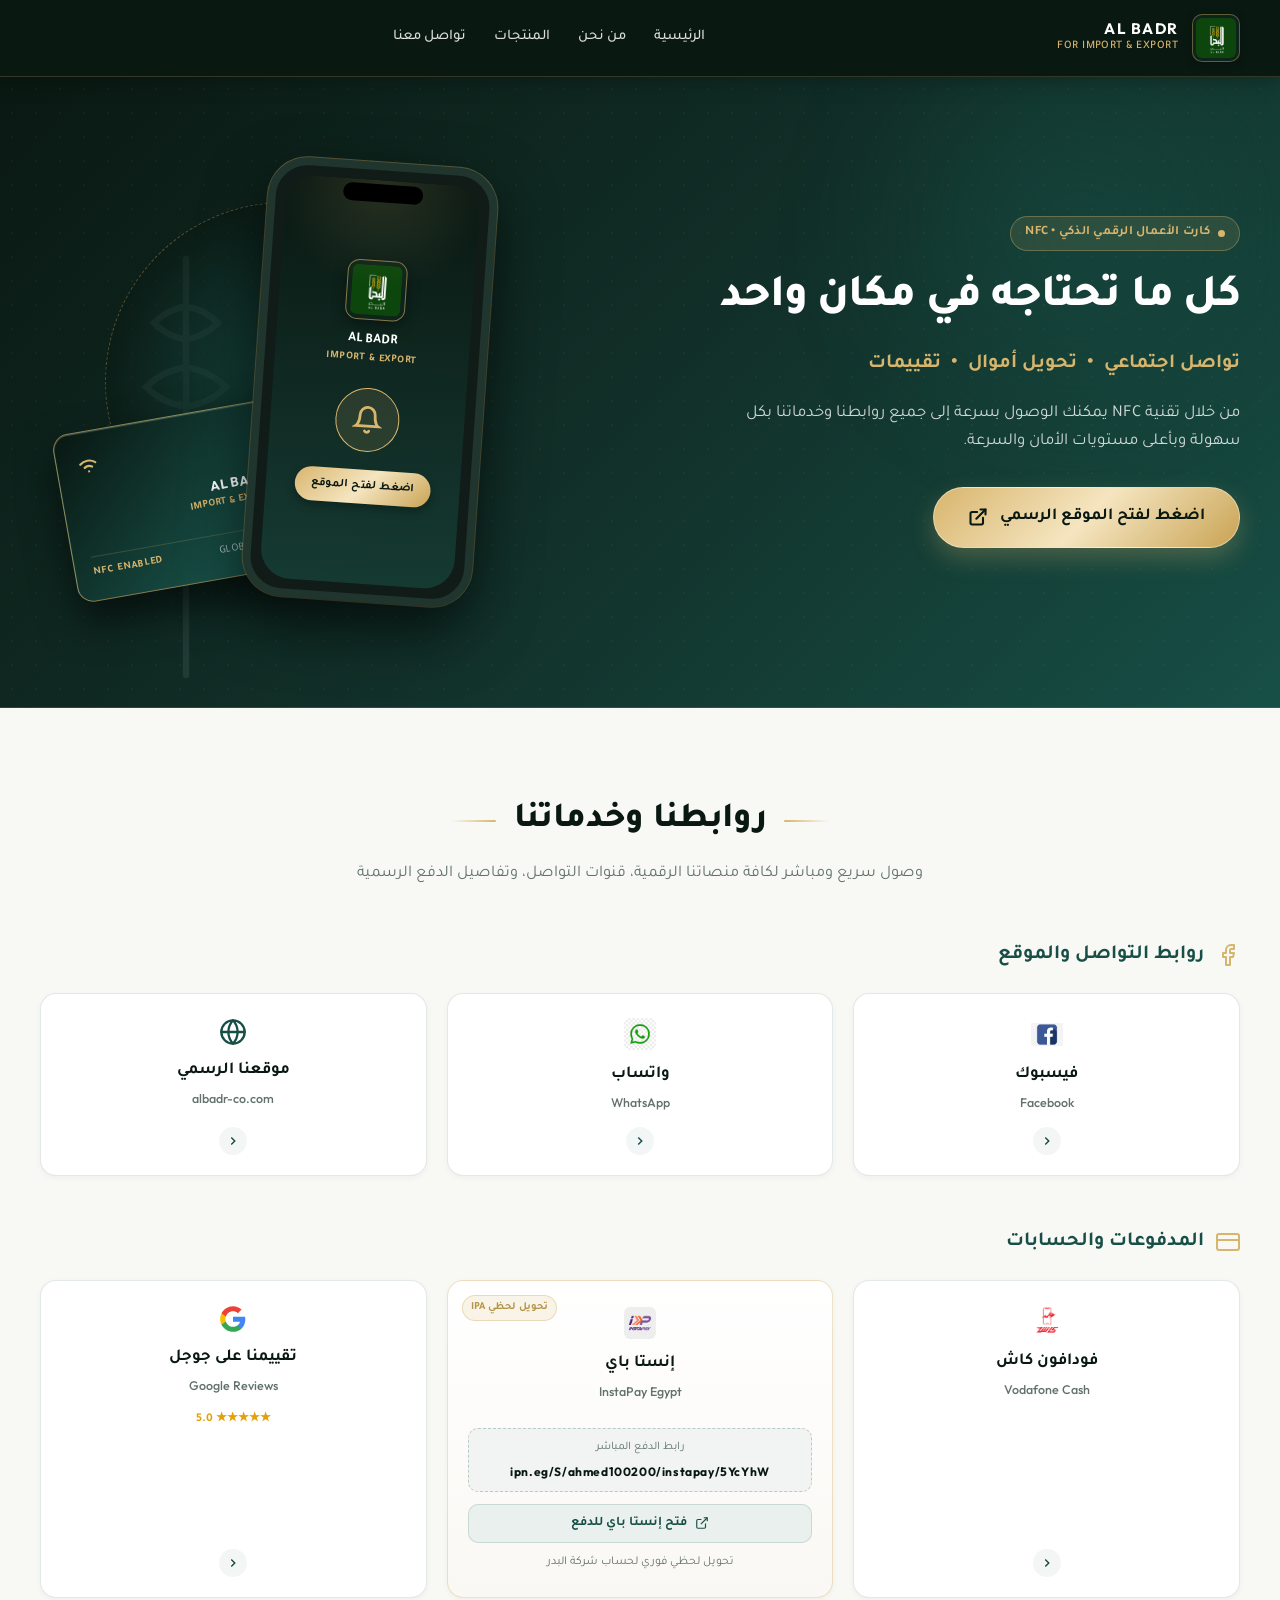
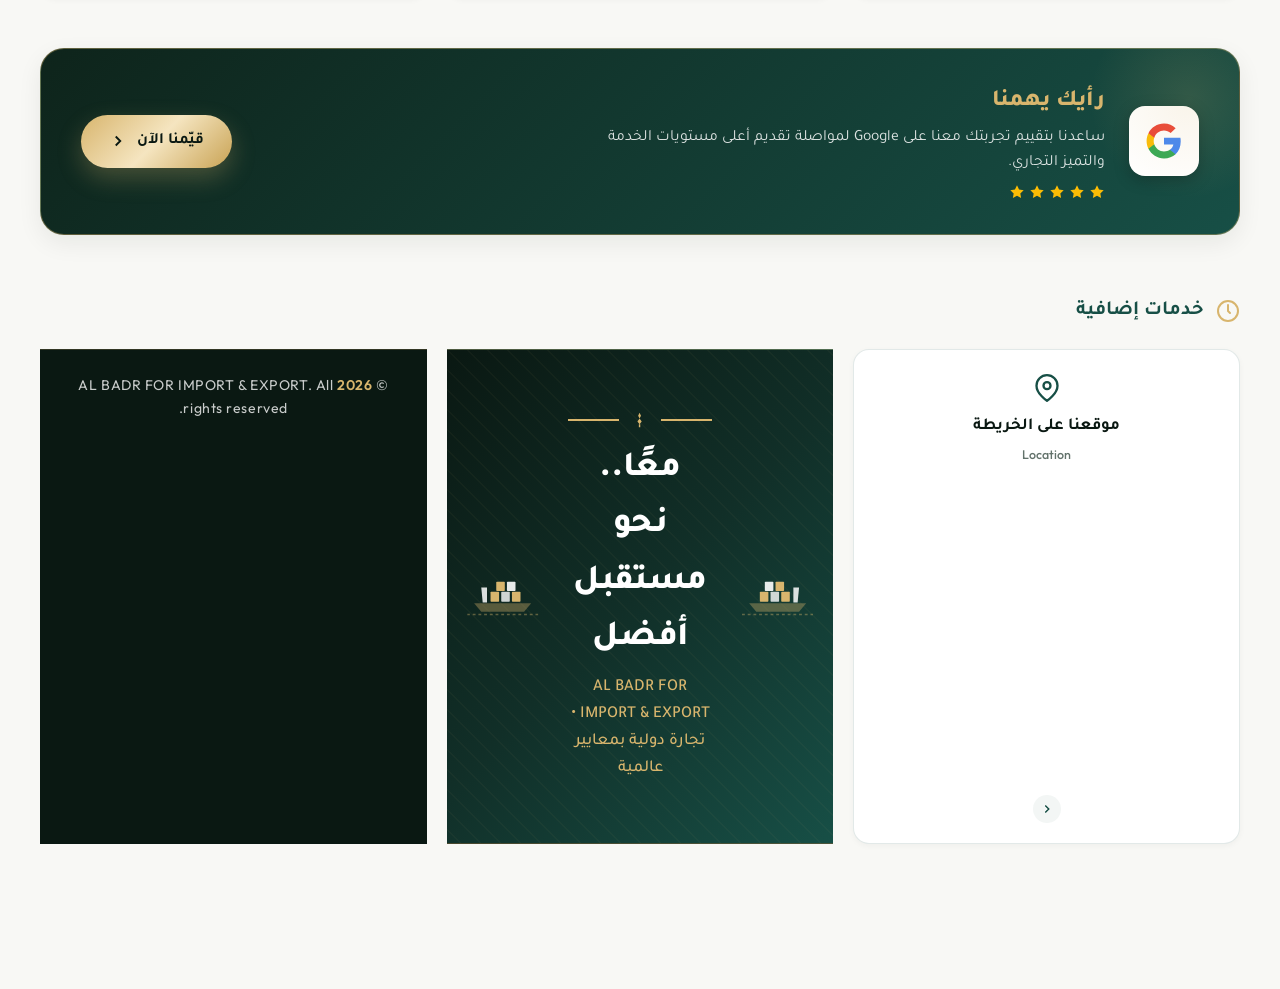
==== commit 2085e937: "Remove service cards from index.html Removed two service cards: 'تواصل معنا' and 'تفعيل الـ NFC وفتح" ====
--- a/index.html
+++ b/index.html
@@ -375,43 +375,6 @@
             </div>
           </a>
 
-          <!-- Card 8: تواصل معنا -->
-          <a href="tel:01090202062" class="service-card" data-brand="contact" aria-label="تواصل معنا">
-            <div class="card-icon-frame">
-              <svg viewBox="0 0 24 24" fill="none" stroke="currentColor" stroke-width="2" stroke-linecap="round" stroke-linejoin="round">
-                <path d="M22 16.92v3a2 2 0 0 1-2.18 2 19.79 19.79 0 0 1-8.63-3.07 19.5 19.5 0 0 1-6-6 19.79 19.79 0 0 1-3.07-8.67A2 2 0 0 1 4.11 2h3a2 2 0 0 1 2 1.72 12.84 12.84 0 0 0 .7 2.81 2 2 0 0 1-.45 2.11L8.09 9.91a16 16 0 0 0 6 6l1.27-1.27a2 2 0 0 1 2.11-.45 12.84 12.84 0 0 0 2.81.7A2 2 0 0 1 22 16.92z"></path>
-              </svg>
-            </div>
-            <div class="card-name-ar">تواصل معنا</div>
-            <div class="card-name-en">01090202062</div>
-            <div class="card-arrow" aria-hidden="true">
-              <svg viewBox="0 0 24 24" fill="none" stroke="currentColor" stroke-width="2.5"><polyline points="9 18 15 12 9 6"></polyline></svg>
-            </div>
-          </a>
-
-          <!-- Card 9: تفعيل الـ NFC وفتح الموقع -->
-          <a href="https://albadr-co.com" target="_blank" rel="noopener noreferrer" class="service-card" data-brand="nfc-info" aria-label="تفعيل الـ NFC وفتح الموقع">
-            <div class="card-icon-frame">
-              <svg viewBox="0 0 24 24" fill="none" stroke="currentColor" stroke-width="2" stroke-linecap="round" stroke-linejoin="round">
-                <path d="M6 18h8"></path>
-                <path d="M3 22h18"></path>
-                <path d="M14 2H6a2 2 0 0 0-2 2v16a2 2 0 0 0 2 2h12a2 2 0 0 0 2-2V8z"></path>
-                <polyline points="14 2 14 8 20 8"></polyline>
-                <line x1="10" y1="12" x2="14" y2="12"></line>
-              </svg>
-            </div>
-            <div class="card-name-ar">تفعيل الـ NFC</div>
-            <div class="card-name-en">NFC Information</div>
-            <div class="card-arrow" aria-hidden="true">
-              <svg viewBox="0 0 24 24" fill="none" stroke="currentColor" stroke-width="2.5"><polyline points="9 18 15 12 9 6"></polyline></svg>
-            </div>
-          </a>
-
-        </div>
-      </div>
-
-    </div>
-  </main>
 
   <!-- ==========================================================================
        Closing Banner Section
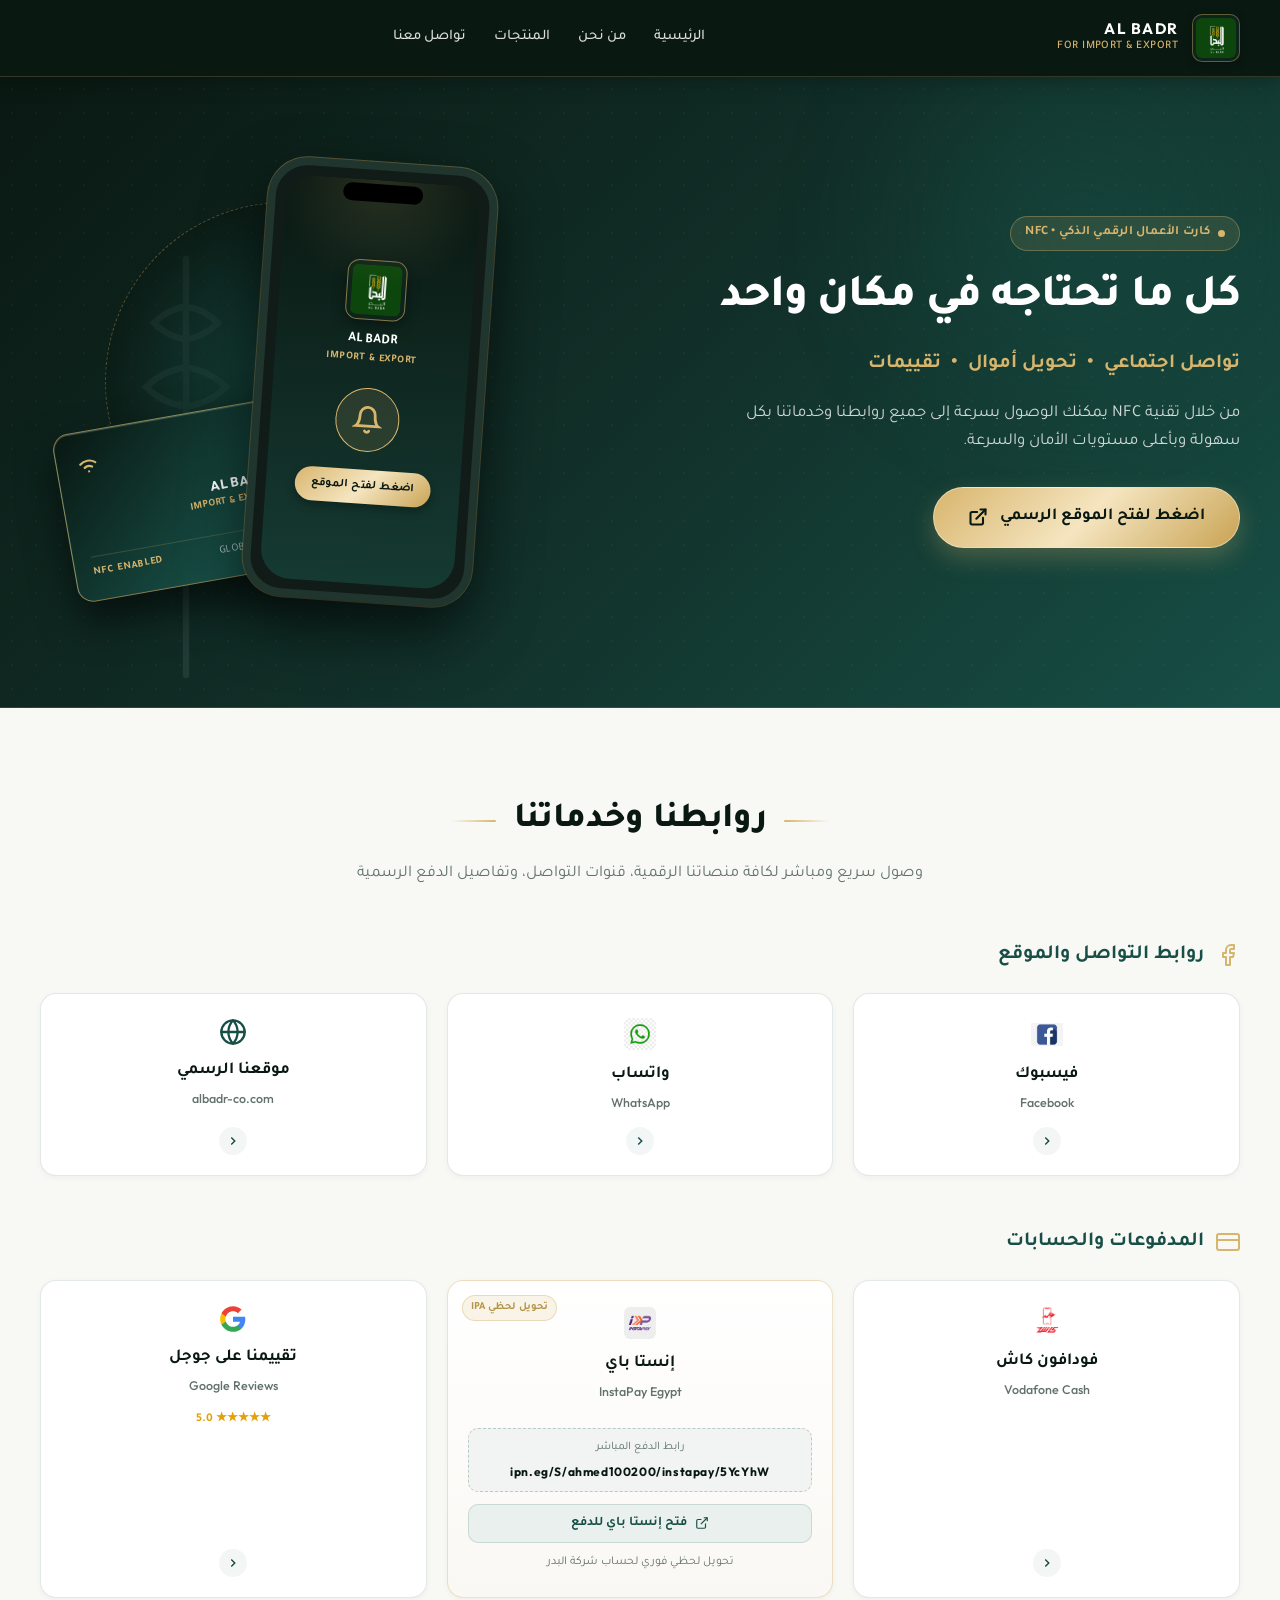
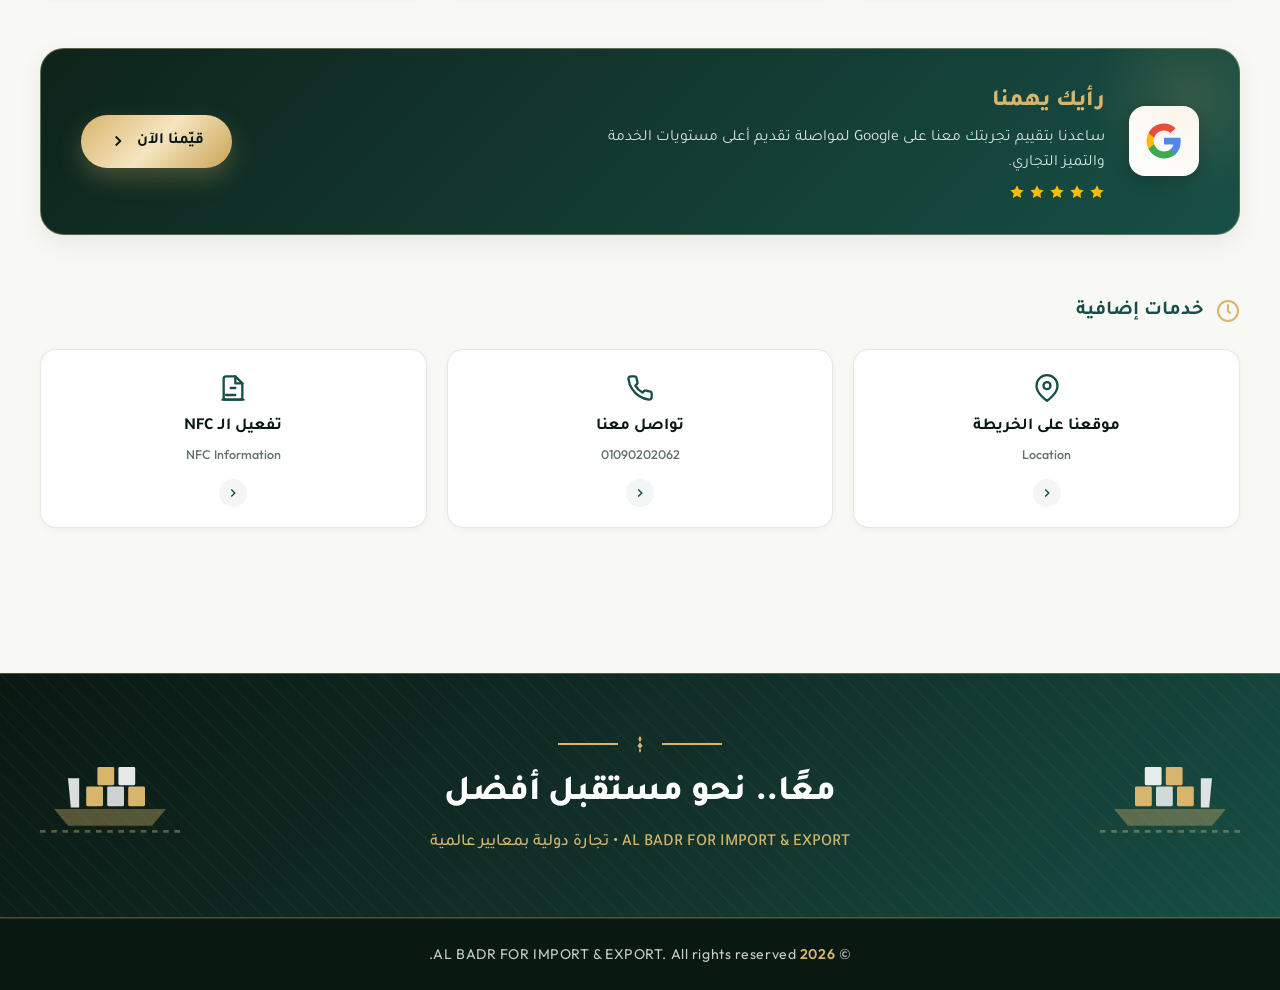
==== commit 1b184a54: "Update index.html" ====
--- a/index.html
+++ b/index.html
@@ -375,6 +375,43 @@
             </div>
           </a>
 
+          <!-- Card 8: تواصل معنا -->
+          <a href="tel:01090202062" class="service-card" data-brand="contact" aria-label="تواصل معنا">
+            <div class="card-icon-frame">
+              <svg viewBox="0 0 24 24" fill="none" stroke="currentColor" stroke-width="2" stroke-linecap="round" stroke-linejoin="round">
+                <path d="M22 16.92v3a2 2 0 0 1-2.18 2 19.79 19.79 0 0 1-8.63-3.07 19.5 19.5 0 0 1-6-6 19.79 19.79 0 0 1-3.07-8.67A2 2 0 0 1 4.11 2h3a2 2 0 0 1 2 1.72 12.84 12.84 0 0 0 .7 2.81 2 2 0 0 1-.45 2.11L8.09 9.91a16 16 0 0 0 6 6l1.27-1.27a2 2 0 0 1 2.11-.45 12.84 12.84 0 0 0 2.81.7A2 2 0 0 1 22 16.92z"></path>
+              </svg>
+            </div>
+            <div class="card-name-ar">تواصل معنا</div>
+            <div class="card-name-en">01090202062</div>
+            <div class="card-arrow" aria-hidden="true">
+              <svg viewBox="0 0 24 24" fill="none" stroke="currentColor" stroke-width="2.5"><polyline points="9 18 15 12 9 6"></polyline></svg>
+            </div>
+          </a>
+
+          <!-- Card 9: تفعيل الـ NFC وفتح الموقع -->
+          <a href="https://albadr-co.com" target="_blank" rel="noopener noreferrer" class="service-card" data-brand="nfc-info" aria-label="تفعيل الـ NFC وفتح الموقع">
+            <div class="card-icon-frame">
+              <svg viewBox="0 0 24 24" fill="none" stroke="currentColor" stroke-width="2" stroke-linecap="round" stroke-linejoin="round">
+                <path d="M6 18h8"></path>
+                <path d="M3 22h18"></path>
+                <path d="M14 2H6a2 2 0 0 0-2 2v16a2 2 0 0 0 2 2h12a2 2 0 0 0 2-2V8z"></path>
+                <polyline points="14 2 14 8 20 8"></polyline>
+                <line x1="10" y1="12" x2="14" y2="12"></line>
+              </svg>
+            </div>
+            <div class="card-name-ar">تفعيل الـ NFC</div>
+            <div class="card-name-en">NFC Information</div>
+            <div class="card-arrow" aria-hidden="true">
+              <svg viewBox="0 0 24 24" fill="none" stroke="currentColor" stroke-width="2.5"><polyline points="9 18 15 12 9 6"></polyline></svg>
+            </div>
+          </a>
+
+        </div>
+      </div>
+
+    </div>
+  </main>
 
   <!-- ==========================================================================
        Closing Banner Section
